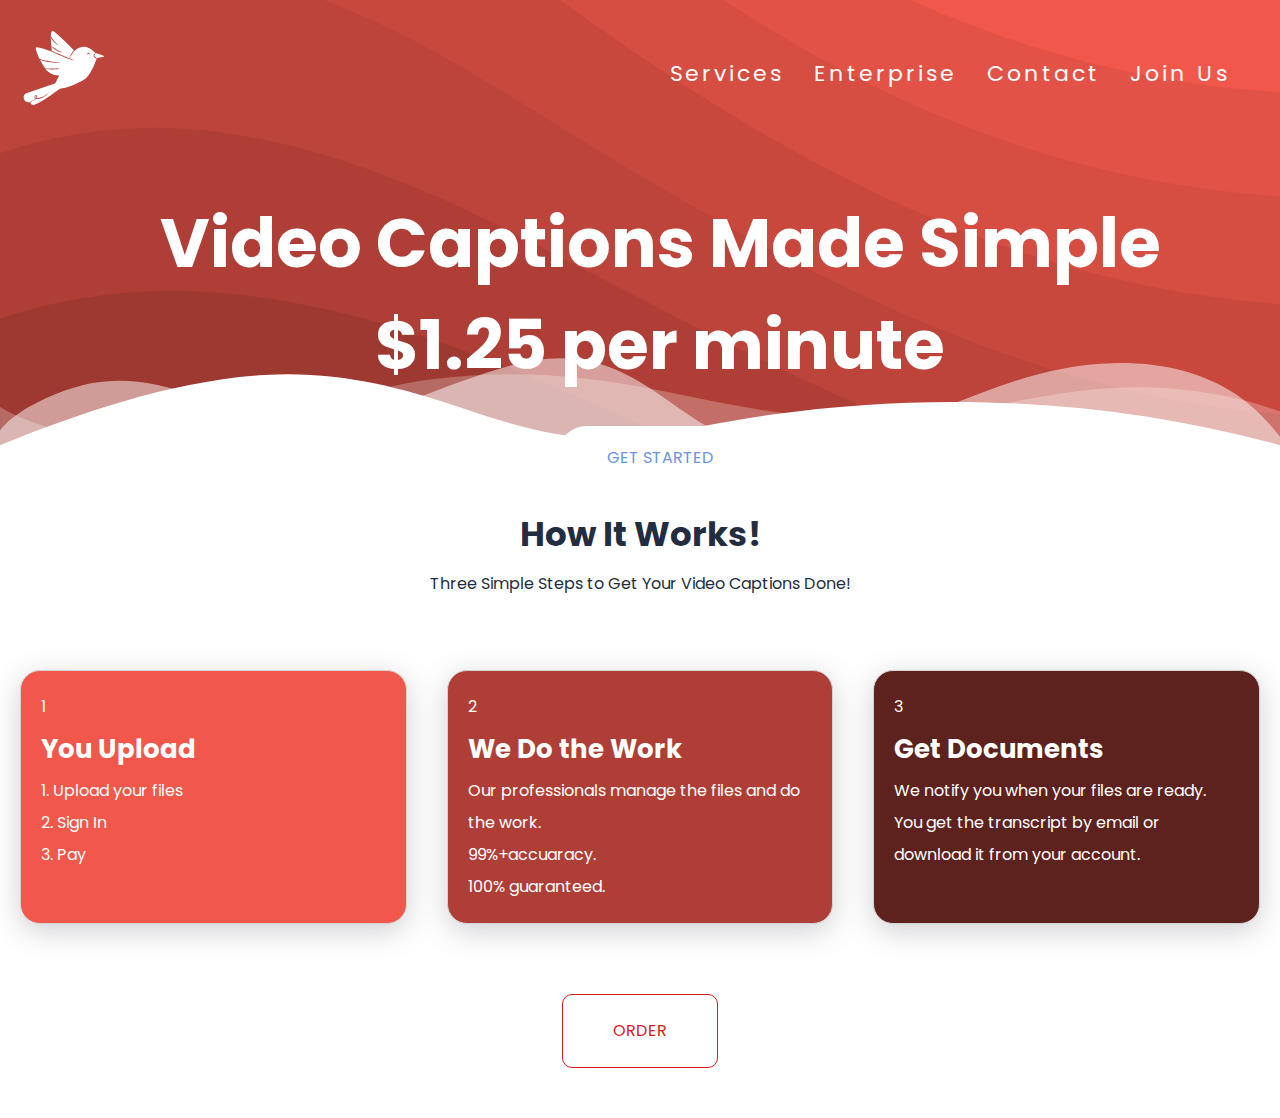
==== captions.html @ 1866903e "product section done" ====
<!DOCTYPE html>
<html lang="en">
<head>
    <meta charset="UTF-8">
    <meta name="viewport" content="width=device-width, initial-scale=1.0">
    <link rel="stylesheet" href="normalize.css">
    <link rel="stylesheet" href="style.css">
    <link rel="preconnect" href="https://fonts.gstatic.com">
    <link href="https://fonts.googleapis.com/css2?family=Poppins:wght@300;400;500;600;700&display=swap" rel="stylesheet">
    <title>myProject</title>
</head>
<body>
    <header class="header-bg-product-captions">
        <div class="header-container container">
            <nav class="nav">
                <div class="logo">
                    <a href="index.html">
                        <svg width="88" height="96" viewBox="0 0 88 96" fill="none" xmlns="http://www.w3.org/2000/svg">
                            <path d="M31.2324 17.0849C31.9674 18.0791 32.7265 19.0499 33.5074 20.0015C34.2897 20.9518 35.0931 21.8812 35.9118 22.7986C36.7374 23.71 37.5758 24.6023 38.4696 25.4709C37.376 24.9298 36.3833 24.1681 35.457 23.3423C34.5267 22.5163 33.6651 21.6029 32.8638 20.631C32.1058 19.7023 31.4013 18.7184 30.782 17.6698C30.8003 20.3216 31.0292 23.3428 31.2789 25.8878C31.6597 26.1514 32.0412 26.4135 32.4263 26.6703C33.5071 27.3975 34.5964 28.1106 35.6753 28.8523C35.9462 29.036 36.2146 29.2252 36.4836 29.4154L36.8862 29.7035C37.0155 29.7941 37.1411 29.8915 37.2733 29.977C37.7952 30.3304 38.3336 30.6551 38.893 30.9311C39.4514 31.2105 40.031 31.4388 40.6298 31.6177C41.2304 31.7887 41.8494 31.9008 42.4947 31.9602C41.8704 32.1479 41.2064 32.1968 40.5494 32.1443C39.8909 32.0931 39.2413 31.926 38.6143 31.6967C37.9874 31.4632 37.3902 31.1448 36.8243 30.775C36.6813 30.6849 36.5454 30.5831 36.4056 30.4875L36.0112 30.1999L35.2164 29.6267C34.1535 28.8607 33.1007 28.0655 32.0804 27.2181C31.8347 27.0106 31.5903 26.8007 31.3488 26.5864C31.5556 28.5967 31.764 30.2301 31.8691 31.0187C32.8628 31.4034 33.853 31.7971 34.8409 32.1961C35.9468 32.634 37.042 33.1 38.1435 33.5484L41.4348 34.927L48.0037 37.7123C48.4067 37.882 48.8103 38.0499 49.2133 38.2191C49.493 37.2568 49.9008 36.3479 50.334 35.466C50.8229 34.4903 51.366 33.5495 51.9563 32.6443C52.5224 31.7824 53.1315 30.9518 53.7955 30.1702C50.63 26.9138 36.1058 12.1091 32.7037 11.0884C31.3482 10.6818 30.858 13.1327 30.7894 16.4651C30.9361 16.6727 31.0831 16.8795 31.2324 17.0849Z"/>
                            <path d="M75.3907 37.9973C75.0725 37.8394 74.766 37.6372 74.4805 37.3821C74.1989 37.1246 73.9356 36.8046 73.762 36.4002C73.676 36.2 73.6125 35.9797 73.5882 35.7534C73.5719 35.6388 73.5733 35.5312 73.5722 35.4094C73.5804 35.2281 73.6195 35.1134 73.6572 35.0068C73.8135 34.5954 74.018 34.3005 74.2325 34.0016C74.4506 33.7102 74.6846 33.4395 74.9398 33.1911C75.0621 33.0779 75.1861 32.963 75.3164 32.8574C74.5237 32.0171 70.0552 27.49 65.1152 26.7337C59.6655 25.8993 54.407 30.8015 54.407 30.8015C54.407 30.8015 54.3703 30.7633 54.3029 30.6935L52.6606 33.1918L50.9096 35.8613L49.3096 38.2597C51.0668 38.9975 52.8254 39.7312 54.5991 40.4451C52.286 39.9318 50.018 39.2015 47.7772 38.4059C46.6534 38.0162 45.5452 37.5797 44.4331 37.1549C43.3255 36.7169 42.2244 36.2611 41.123 35.8064C40.0285 35.3326 38.9323 34.8639 37.8431 34.3767C36.7574 33.8801 35.6675 33.3956 34.5904 32.8767C33.556 32.3879 32.5257 31.8892 31.5002 31.3778C29.0775 30.5342 17.353 26.5183 16.0678 27.3595C15.1229 27.9779 16.7517 33.1246 19.6135 38.9769C19.9232 39.0771 20.2337 39.1744 20.5451 39.2673C21.6731 39.5917 22.8077 39.8914 23.9544 40.137C25.0988 40.3922 26.2494 40.6221 27.4063 40.8174C28.5608 41.0295 29.721 41.2101 30.8834 41.3822C32.0444 41.5672 33.2105 41.717 34.3753 41.893C36.7059 42.228 39.0455 42.5527 41.366 43.0309C39.0076 42.9433 36.657 42.8236 34.3056 42.6252C33.1293 42.5361 31.956 42.4024 30.7815 42.2686C29.6084 42.1223 28.4373 41.9473 27.2683 41.7483C26.1018 41.5326 24.9369 41.297 23.7812 41.0075C22.628 40.7081 21.4776 40.3841 20.3515 39.9696C20.2507 39.9332 20.1506 39.8932 20.05 39.8558C21.445 42.6228 23.0951 45.5026 24.8639 48.1038C24.9456 48.224 25.0284 48.3417 25.1116 48.4581C25.4906 48.4594 25.8699 48.455 26.2497 48.4454L28.5552 48.4039C28.942 48.4031 29.3291 48.4039 29.7272 48.4224C30.1461 48.4491 30.5112 48.4898 30.8897 48.5312C31.6437 48.605 32.3965 48.6362 33.1486 48.6486C33.9007 48.6473 34.6541 48.6222 35.4119 48.5587C36.9285 48.4486 38.4688 48.2536 40.0217 48.2694C39.2738 48.4993 38.525 48.6947 37.7727 48.8811C37.0207 49.0684 36.2624 49.2322 35.4921 49.3613C33.9517 49.6179 32.356 49.6418 30.806 49.4382C30.4194 49.3958 30.0233 49.3114 29.675 49.2798C29.3056 49.2457 28.9238 49.2272 28.5418 49.2107C27.7769 49.1742 27.0059 49.1358 26.2345 49.0846C26.0011 49.0648 25.7676 49.0442 25.534 49.0223C31.319 56.4559 40.2243 55.4322 39.3964 55.8335C38.5359 56.2507 35.4765 63.2389 35.4765 63.2389L7.83712 72.7213C7.83712 72.7213 2.03726 73.721 4.1167 79.5098C5.3322 82.8934 9.36128 82.16 10.2499 81.953C10.7385 81.6648 11.2273 81.3768 11.7137 81.0846C12.3773 80.6872 13.0411 80.2891 13.6947 79.8766C14.0232 79.6731 14.3464 79.4614 14.6662 79.2489C14.8212 79.1394 14.9882 79.0348 15.1333 78.9216L15.3532 78.7534C15.3916 78.7212 15.4286 78.6868 15.4663 78.6528C15.3354 78.5655 15.2088 78.4701 15.0933 78.3563C14.7536 78.0222 14.4805 77.5406 14.4366 76.985C14.3974 76.3933 14.6395 75.8652 15.0274 75.5118C15.2229 75.3354 15.4727 75.2026 15.7511 75.1693C16.0312 75.1361 16.3135 75.2178 16.5423 75.3752C16.7738 75.533 16.9386 75.7602 17.0476 75.997C17.1573 76.2354 17.2179 76.4886 17.2346 76.7451C17.2509 76.9998 17.2177 77.2673 17.1366 77.51C17.0598 77.7427 16.9502 77.9568 16.8234 78.1474C16.8231 78.1478 16.8228 78.1482 16.8225 78.1486C17.0351 78.1667 17.2554 78.1659 17.4821 78.1479C17.8345 78.1228 18.2047 78.0535 18.5695 77.989C18.7529 77.9604 18.9347 77.9222 19.1156 77.879C19.2968 77.837 19.479 77.8 19.6594 77.7541C20.3797 77.5646 21.097 77.3534 21.7975 77.0819C24.6052 76.0081 27.1919 74.246 29.3871 71.9526C27.5268 74.5851 24.9374 76.6219 22.0636 77.8622C21.3425 78.1677 20.6047 78.43 19.8527 78.6369C19.6645 78.6872 19.4742 78.7286 19.285 78.7748C19.096 78.8222 18.9061 78.8644 18.7142 78.897C18.3315 78.9694 17.9541 79.0458 17.5496 79.0808C17.1483 79.1195 16.7223 79.1183 16.2937 79.0152C16.2245 78.999 16.1541 78.9746 16.0839 78.9519C16.0356 78.9935 15.9874 79.036 15.9388 79.0758C15.2928 79.5954 14.6133 79.9707 13.9452 80.369C13.2738 80.7615 12.5968 81.1366 11.9194 81.5114C11.4213 81.7835 10.9209 82.0502 10.4208 82.3172C10.463 83.0538 10.8116 84.5626 12.9127 84.9333C16.9964 85.6537 39.8744 68.6624 39.8744 68.6624C45.4197 68.7667 58.4225 63.5517 64.9239 59.0667C71.1489 54.7725 76.2336 39.9624 76.6548 38.4358C76.2234 38.3461 75.8 38.2022 75.3907 37.9973ZM69.9559 34.7457C69.6852 34.4555 69.4442 34.241 69.2 34.0823C68.957 33.9238 68.7243 33.8349 68.5005 33.8086C68.3032 33.7845 68.0639 33.8315 67.8321 33.9554C67.6036 34.0836 67.3696 34.2581 67.2193 34.6419C67.107 34.4695 67.0774 34.233 67.1138 34.0086C67.1509 33.7828 67.253 33.5697 67.3924 33.393C67.6711 33.0426 68.1153 32.8178 68.5911 32.8706C69.0403 32.9193 69.4331 33.1974 69.6716 33.5481C69.9114 33.9 70.0297 34.3339 69.9559 34.7457Z"/>
                            <path d="M75.5115 33.0122C75.4259 33.1666 75.3448 33.3226 75.2627 33.4785C75.1006 33.7891 74.9404 34.098 74.7924 34.4068C74.6459 34.7099 74.4985 35.0326 74.4254 35.2987C74.4078 35.3614 74.4037 35.4233 74.4063 35.4225C74.4129 35.4803 74.4136 35.5539 74.4287 35.6166C74.4507 35.747 74.4853 35.8756 74.5436 35.9994C74.763 36.5025 75.2284 36.9522 75.7335 37.3516C76.1012 37.6447 76.4999 37.9118 76.906 38.1966C78.147 37.8089 84.2467 36.985 84.3326 36.3292C84.4232 35.6369 76.3455 33.2562 75.5115 33.0122Z" />
                            <path d="M16.1395 76.0871C15.9481 75.9688 15.738 75.9987 15.5461 76.184C15.3576 76.3631 15.2429 76.668 15.2666 76.9054C15.2912 77.1799 15.4367 77.4563 15.6593 77.6704C15.7704 77.7772 15.8983 77.869 16.0347 77.9409C16.0603 77.9545 16.0881 77.964 16.1145 77.9761C16.1736 77.8979 16.2291 77.8182 16.2778 77.7359C16.3658 77.5859 16.4336 77.43 16.4769 77.2704C16.5174 77.1214 16.5283 76.9692 16.5098 76.8119C16.4794 76.5028 16.3314 76.1982 16.1395 76.0871Z" />
                        </svg>
                    </a>
                </div>
                <ul>
                    <li class="li-nav"><a href="#">Services</a></li>
                    <li class="li-nav"><a href="#">Enterprise</a></li>
                    <li class="li-nav"><a href="#">Contact</a></li>
                    <li class="li-nav"><a href="#">Join Us</a></li>
                </ul>
                <div class="burguer">
                    <div class="line1"></div>
                    <div class="line2"></div>
                    <div class="line3"></div>
                </div>
            </nav>
            <div class="hero">
                <h1 class="align-text">Video Captions Made Simple <br><span>$1.25 per minute</span></h1>
                <div class="btn-hero align-text">
                    <a href="#">GET STARTED</a>
                </div>
            </div>
        </div>
        <div class="custom-shape-divider-bottom-1608140145">
            <svg data-name="Layer 1" xmlns="http://www.w3.org/2000/svg" viewBox="0 0 1200 120" preserveAspectRatio="none">
                <path d="M0,0V46.29c47.79,22.2,103.59,32.17,158,28,70.36-5.37,136.33-33.31,206.8-37.5C438.64,32.43,512.34,53.67,583,72.05c69.27,18,138.3,24.88,209.4,13.08,36.15-6,69.85-17.84,104.45-29.34C989.49,25,1113-14.29,1200,52.47V0Z" opacity=".25" class="shape-fill"></path>
                <path d="M0,0V15.81C13,36.92,27.64,56.86,47.69,72.05,99.41,111.27,165,111,224.58,91.58c31.15-10.15,60.09-26.07,89.67-39.8,40.92-19,84.73-46,130.83-49.67,36.26-2.85,70.9,9.42,98.6,31.56,31.77,25.39,62.32,62,103.63,73,40.44,10.79,81.35-6.69,119.13-24.28s75.16-39,116.92-43.05c59.73-5.85,113.28,22.88,168.9,38.84,30.2,8.66,59,6.17,87.09-7.5,22.43-10.89,48-26.93,60.65-49.24V0Z" opacity=".5" class="shape-fill"></path>
                <path d="M0,0V5.63C149.93,59,314.09,71.32,475.83,42.57c43-7.64,84.23-20.12,127.61-26.46,59-8.63,112.48,12.24,165.56,35.4C827.93,77.22,886,95.24,951.2,90c86.53-7,172.46-45.71,248.8-84.81V0Z" class="shape-fill"></path>
            </svg>
        </div>    
    </header>

    <section class="product-container container">
        <h2 class="align-text">How It Works!</h2>
        <p class="align-text">Three Simple Steps to Get Your Video Captions Done!</p>
        <section class="how-it-works">
            <article class="step step-1-captions">
                <p>1</p>
                <div class="icon"></div>
                <h4>You Upload</h4>
                <div class="step-info">
                    <p>1. Upload your files</p>
                    <p>2. Sign In</p>
                    <p>3. Pay</p>
                </div>
            </article>
            <article class="step step-2-captions">
                <p>2</p>
                <div class="icon"></div>
                <h4>We Do the Work</h4>
                <div class="step-info">
                    <p>Our professionals manage the files and do the work.</p>
                    <p>99%+accuaracy.</p>
                    <p>100% guaranteed.</p>
                </div>
            </article>
            <article class="step step-3-captions">
                <p>3</p>
                <div class="icon"></div>
                <h4>Get Documents</h4>
                <div class="step-info">
                    <p>We notify you when your files are ready.</p>
                    <p>You get the transcript by email or download it from your account.</p>
                </div>
            </article>
            
            
        </section>
        <div class="product-btn">
            <a href="order.html">ORDER</a>
        </div>
    </section>
    

</body>
---- style.css ----
* {
    margin: 0;
    padding: 0;
    box-sizing: border-box;
}


html{
    font-size: 62.5%;
}
body {
    font-family: 'Poppins', sans-serif;
    font-size: 1.6rem;
    line-height: 2;
}

/* Globales */
.container{
    max-width: 140rem;
    margin: 0 auto;
}
.none{
    display: none;
}
img{
    max-width: 100%;
}


h1{
    font-size: 6.8rem;
    color: white;
    line-height: 1.5;
}
h2{
    font-size: 3.4rem;
}
h3{
    font-size: 3rem;
}
h4{
    font-size: 2.6rem;
}

.align-text{
    text-align: center;
}

.gradient-color{
    background-image: linear-gradient(to right, #6a93e4 0%, #66c0ea 51%, #6a93e4 100%);    
    -webkit-background-clip: text;

    -webkit-text-fill-color: transparent;
}
/***** HEADER ******/


.header-bg{
    position: relative;
    background-color: #330033;
    background-image: url("data:image/svg+xml,%3Csvg xmlns='http://www.w3.org/2000/svg' width='400' height='400' viewBox='0 0 800 800'%3E%3Cg fill='none' stroke='%23404' stroke-width='1'%3E%3Cpath d='M769 229L1037 260.9M927 880L731 737 520 660 309 538 40 599 295 764 126.5 879.5 40 599-197 493 102 382-31 229 126.5 79.5-69-63'/%3E%3Cpath d='M-31 229L237 261 390 382 603 493 308.5 537.5 101.5 381.5M370 905L295 764'/%3E%3Cpath d='M520 660L578 842 731 737 840 599 603 493 520 660 295 764 309 538 390 382 539 269 769 229 577.5 41.5 370 105 295 -36 126.5 79.5 237 261 102 382 40 599 -69 737 127 880'/%3E%3Cpath d='M520-140L578.5 42.5 731-63M603 493L539 269 237 261 370 105M902 382L539 269M390 382L102 382'/%3E%3Cpath d='M-222 42L126.5 79.5 370 105 539 269 577.5 41.5 927 80 769 229 902 382 603 493 731 737M295-36L577.5 41.5M578 842L295 764M40-201L127 80M102 382L-261 269'/%3E%3C/g%3E%3Cg fill='%23505'%3E%3Ccircle cx='769' cy='229' r='5'/%3E%3Ccircle cx='539' cy='269' r='5'/%3E%3Ccircle cx='603' cy='493' r='5'/%3E%3Ccircle cx='731' cy='737' r='5'/%3E%3Ccircle cx='520' cy='660' r='5'/%3E%3Ccircle cx='309' cy='538' r='5'/%3E%3Ccircle cx='295' cy='764' r='5'/%3E%3Ccircle cx='40' cy='599' r='5'/%3E%3Ccircle cx='102' cy='382' r='5'/%3E%3Ccircle cx='127' cy='80' r='5'/%3E%3Ccircle cx='370' cy='105' r='5'/%3E%3Ccircle cx='578' cy='42' r='5'/%3E%3Ccircle cx='237' cy='261' r='5'/%3E%3Ccircle cx='390' cy='382' r='5'/%3E%3C/g%3E%3C/svg%3E");    
    height: 93vh;
    border-bottom-right-radius: 0%;
}
.custom-shape-divider-bottom-1608140145 {
    position: absolute;
    bottom: 0;
    left: 0;
    width: 100%;
    overflow: hidden;
    line-height: 0;
    transform: rotate(180deg);
}

.custom-shape-divider-bottom-1608140145 svg {
    position: relative;
    display: block;
    width: calc(100% + 1.3px);
    height: 100px;
}

.custom-shape-divider-bottom-1608140145 .shape-fill {
    fill: #FFFFFF;
}

.header-container{
    height: 100%;
    display: flex;
    flex-direction: column;
}
.nav{
    margin: 2rem 2rem;
    display: flex;
    align-items: center;
    justify-content: space-between;
}


/* NAVBAR */
.logo svg{
    fill: white;
}

nav ul{
    display: flex;
    align-items: center;
    list-style: none;
}
nav ul a{
    text-decoration: none;
    color: white;
    margin-right: 3rem;
    font-size: 2.2rem;
    letter-spacing: 3px;
}
nav ul a:nth-last-of-type(4){
    margin-right: 0;
}

.burguer{
    display: none;
    cursor: pointer;
}

.burguer div {
    width: 3rem;
    height: 0.5rem;
    background-color: white;
    margin: 0.7rem;
    transition: all 0.3s ease;
}
body{
    overflow-x: hidden;
}


@media screen and (max-width: 830px) {
    .header-container{
        position: relative;
    }
    h1{
        font-size: 3.5rem;
        margin-bottom: 10rem;
    }

    body{
        overflow-x: hidden;
    }
    nav ul {
        position: absolute;
        right: 0px;
        height: 80vh;
        top: 10vh;
        background-color:#330033;
        display: flex;
        flex-direction: column;
        align-items: center;
        justify-content: space-around;
        width: 100%;
        z-index: 1;
        transform: translateX(100%);
        transition: transform 0.5s ease-in;
    }

    nav ul li {
        opacity: 0;
    }

    .burguer{
        display: block;
        position: sticky;
    }
}

.nav-active{
    transform: translateX(0%);
}

@keyframes navLinkFade{
    from{
        opacity: 0;
        transform: translateX(50px);
    }
    to{
        opacity: 1;
        transform: translateX(0px);
    }
}

.toggle .line1{
    transform: rotate(-45deg) translate(-0.7rem, 1rem);
}

.toggle .line2{
    opacity: 0;
}

.toggle .line3{
    transform: rotate(45deg) translate(-0.7rem, -1rem);
}

/* HERO */
.hero{
    width: 100%;
    height: 100%;
    display: flex;
    flex-direction: column;
    align-items: space-between;
    justify-content: center;
    margin-bottom: 20rem;
    margin: 0 2rem 20rem 2rem;
}
.hero h1{
    display: flex;
    flex-direction: column;
}
.hero a{
background-color: white;    border-radius: 30px;
    color: #6a93e4;
    border: #6a93e4;
    padding: 2rem 5rem;
    cursor: pointer;
    text-align: center;
    text-transform: uppercase;
    transition: 0.4s;
    background-size: 200% auto;
    text-decoration: none;
 /* text-shadow: 0px 0px 10px rgba(0,0,0,0.2);*/
}
.hero a:hover{
    background-image: linear-gradient(to right, #6a93e4 0%, #66c0ea 51%, #6a93e4 100%);    
    color: white;
    background-position: right center;
}


.hero-icon svg{
    fill:black;
    fill-opacity: 0.15;
    width: 330%;
    height: 330%;

}




/***** EXPERIENCE SECTION *****/

.experience-section{
    position: relative;
    bottom: 15rem;
    background-color: white;
    display: flex;
    flex-direction: column;
    justify-content: center;
    align-items: center;
    margin: 0 1rem;
    max-width: 900px;
    border-radius: 2rem;
    padding: 2rem;
    box-shadow: rgba(100, 100, 111, 0.2) 0px 7px 29px 0px;
}
.experience-section p {
    max-width: 70%;
    text-align: center;
    font-size: 2.5rem;
    font-weight: 700;
}

.brand-img{
    display: flex;
    justify-content: center;
    flex-wrap: wrap;
}

@media (min-width: 830px) {
    .experience-section{
        margin: 0 auto;
    }
    
}
/**** ----- Main Section SERVICES ----- ****/
.services-bg{
    background-image: url(img/clouds_banner_long.jpg);
    background-position: center;
    background-repeat: no-repeat;
    position: relative;
}

.services{
    display: flex;
    flex-direction: column;
    flex-wrap: wrap;
    margin-top: 5rem;

}

.service{
    border-radius: 2rem;
    box-shadow: rgba(100, 100, 111, 0.3) 0px 7px 29px 0px;
    height: 45rem;
    display: flex;
    flex-direction: column;
    justify-content: space-between;
    text-align: center;
    background-color: white;
    border: 0.5px solid lightgrey;
    margin: 2rem 2rem;
}
.service *{
    margin: 0 2rem;
}

@media (min-width: 830px) {
    .services{
        flex-direction: row;
        flex-wrap: nowrap;
    }
    .service{
        flex-basis: calc(33% - 2rem);
    }
}

.service h4{
    margin: 5rem 0;
    border: 1px solid lightgrey;
    border-radius: 4rem;
    color: white;
}

.price-p{
    font-weight: 600;
}


.blue-bg{
    background-color:#330033;
}
.red-bg{
    background-color: #F1574B;
}
.purple-bg{
    background-color: #8E6ACB;
}



.buy{
    margin: 0;
    padding: 2rem 0;
    border-radius: 0 0 2rem 2rem;
}

.buy a{
    text-decoration: none;
    color: white;
}


/***** ----- FEATURES SECTION ------ *******/

.feature-bg{
    color: white;
    background-color: #092540;
}
.feature-container{
    padding: 5rem 0 2rem 0;
    margin: 15rem 0 0 0;
}
.feature{
    text-align: center;
    margin-bottom: 5rem;
}
.feature-title{
    text-align: center;
}
.feature h4{
    margin: 0;
}
.feature p{
    margin-top: 0;
}

.feature-img{
    text-align: center;
}


@media (min-width: 830px) {
    .feature-container{
        padding: 5rem 0 2rem 0;
        margin: 15rem 0 0 0;
    }
    
    .feature-section{
        margin: 2rem 2rem;
        display: flex;
        width: 100%;
        justify-content: space-around;
    }
    .feature{
        text-align: start;
    }
    .feature-img{
        display: flex;
        align-items: center;
        justify-content: center;
    }
}

/**** ---- Enterprise Section ---- ****/

.enterprise-bg{
    color: black;
    background-color: #F6F9FA;
}

.enterprise-container{
    display: flex;
    flex-direction: column;
    justify-content: center;
    align-items: center;
}

.enterprise-container h4{
    margin: 5rem 0 0 0;
    padding-top: 5rem;
    text-align: center;
}

.enterprise-container p{
    text-align: center;
}

.enterprise-btn{
    padding: 2rem 5rem;
    border: 1px solid #D61C1C;
    border-radius: 1rem;
    margin: 5rem 0;

}

.enterprise-btn a{
    text-decoration: none;
    color: #D61C1C;
    font-size: 2rem;
}

.custom-shape-divider-bottom-1608215932 {
    position: relative;
    bottom: 0;
    left: 0;
    width: 100%;
    overflow: hidden;
    line-height: 0;
}

.custom-shape-divider-bottom-1608215932 svg {
    position: relative;
    display: block;
    width: calc(100% + 1.3px);
    height: 192px;
}

.custom-shape-divider-bottom-1608215932 .shape-fill {
    fill: #FFFFFF;
}

/**** ---- JOIN US Section ---- ****/

.join-us-bg{
    color: black;
    background-color: #ffff;
}

.join-us-container{
    display: flex;
    flex-direction: column;
    justify-content: center;
    align-items: center;
    margin: 0 0 20rem 0;
}

.join-us-container h4{
    margin: 5rem 0 0 0;
    padding-top: 5rem;
    text-align: center;
}

.join-us-container p{
    text-align: center;
}

.join-us-btn{
    padding: 2rem 5rem;
    border: 1px solid #3C4759;
    border-radius: 1rem;
    margin: 5rem 5rem;
}

.join-us-btn a{
    text-decoration: none;
    color: #3C4759;
    font-size: 2rem;
}

/**** ---- FOOTER ---- ****/

footer{
    height: 40rem;
    background-color: #330033;
}

/**** ---- PRODUCT PAGE ---- ****/

.header-bg-product-transcription{
    position: relative;
    background-color: #330033;
    background-image: url("data:image/svg+xml,%3Csvg xmlns='http://www.w3.org/2000/svg' width='100%25' height='100%25' viewBox='0 0 1600 800'%3E%3Cg %3E%3Cpath fill='%23400040' d='M486 705.8c-109.3-21.8-223.4-32.2-335.3-19.4C99.5 692.1 49 703 0 719.8V800h843.8c-115.9-33.2-230.8-68.1-347.6-92.2C492.8 707.1 489.4 706.5 486 705.8z'/%3E%3Cpath fill='%234d004d' d='M1600 0H0v719.8c49-16.8 99.5-27.8 150.7-33.5c111.9-12.7 226-2.4 335.3 19.4c3.4 0.7 6.8 1.4 10.2 2c116.8 24 231.7 59 347.6 92.2H1600V0z'/%3E%3Cpath fill='%235b005b' d='M478.4 581c3.2 0.8 6.4 1.7 9.5 2.5c196.2 52.5 388.7 133.5 593.5 176.6c174.2 36.6 349.5 29.2 518.6-10.2V0H0v574.9c52.3-17.6 106.5-27.7 161.1-30.9C268.4 537.4 375.7 554.2 478.4 581z'/%3E%3Cpath fill='%23690069' d='M0 0v429.4c55.6-18.4 113.5-27.3 171.4-27.7c102.8-0.8 203.2 22.7 299.3 54.5c3 1 5.9 2 8.9 3c183.6 62 365.7 146.1 562.4 192.1c186.7 43.7 376.3 34.4 557.9-12.6V0H0z'/%3E%3Cpath fill='%23770077' d='M181.8 259.4c98.2 6 191.9 35.2 281.3 72.1c2.8 1.1 5.5 2.3 8.3 3.4c171 71.6 342.7 158.5 531.3 207.7c198.8 51.8 403.4 40.8 597.3-14.8V0H0v283.2C59 263.6 120.6 255.7 181.8 259.4z'/%3E%3Cpath fill='%23860086' d='M1600 0H0v136.3c62.3-20.9 127.7-27.5 192.2-19.2c93.6 12.1 180.5 47.7 263.3 89.6c2.6 1.3 5.1 2.6 7.7 3.9c158.4 81.1 319.7 170.9 500.3 223.2c210.5 61 430.8 49 636.6-16.6V0z'/%3E%3Cpath fill='%23960096' d='M454.9 86.3C600.7 177 751.6 269.3 924.1 325c208.6 67.4 431.3 60.8 637.9-5.3c12.8-4.1 25.4-8.4 38.1-12.9V0H288.1c56 21.3 108.7 50.6 159.7 82C450.2 83.4 452.5 84.9 454.9 86.3z'/%3E%3Cpath fill='%23a600a6' d='M1600 0H498c118.1 85.8 243.5 164.5 386.8 216.2c191.8 69.2 400 74.7 595 21.1c40.8-11.2 81.1-25.2 120.3-41.7V0z'/%3E%3Cpath fill='%23b600b6' d='M1397.5 154.8c47.2-10.6 93.6-25.3 138.6-43.8c21.7-8.9 43-18.8 63.9-29.5V0H643.4c62.9 41.7 129.7 78.2 202.1 107.4C1020.4 178.1 1214.2 196.1 1397.5 154.8z'/%3E%3Cpath fill='%23c600c6' d='M1315.3 72.4c75.3-12.6 148.9-37.1 216.8-72.4h-723C966.8 71 1144.7 101 1315.3 72.4z'/%3E%3C/g%3E%3C/svg%3E");
    background-attachment: fixed;
    background-size: cover;
    background-size: cover;
    height: 50vh;
    border-bottom-right-radius: 0%;
}
.header-bg-product-captions{
    position: relative;
    background-color: #5d221d;
    background-image: url("data:image/svg+xml,%3Csvg xmlns='http://www.w3.org/2000/svg' width='100%25' height='100%25' viewBox='0 0 1600 800'%3E%3Cg %3E%3Cpath fill='%236d2822' d='M486 705.8c-109.3-21.8-223.4-32.2-335.3-19.4C99.5 692.1 49 703 0 719.8V800h843.8c-115.9-33.2-230.8-68.1-347.6-92.2C492.8 707.1 489.4 706.5 486 705.8z'/%3E%3Cpath fill='%237d2d27' d='M1600 0H0v719.8c49-16.8 99.5-27.8 150.7-33.5c111.9-12.7 226-2.4 335.3 19.4c3.4 0.7 6.8 1.4 10.2 2c116.8 24 231.7 59 347.6 92.2H1600V0z'/%3E%3Cpath fill='%238d332c' d='M478.4 581c3.2 0.8 6.4 1.7 9.5 2.5c196.2 52.5 388.7 133.5 593.5 176.6c174.2 36.6 349.5 29.2 518.6-10.2V0H0v574.9c52.3-17.6 106.5-27.7 161.1-30.9C268.4 537.4 375.7 554.2 478.4 581z'/%3E%3Cpath fill='%239e3931' d='M0 0v429.4c55.6-18.4 113.5-27.3 171.4-27.7c102.8-0.8 203.2 22.7 299.3 54.5c3 1 5.9 2 8.9 3c183.6 62 365.7 146.1 562.4 192.1c186.7 43.7 376.3 34.4 557.9-12.6V0H0z'/%3E%3Cpath fill='%23af3f36' d='M181.8 259.4c98.2 6 191.9 35.2 281.3 72.1c2.8 1.1 5.5 2.3 8.3 3.4c171 71.6 342.7 158.5 531.3 207.7c198.8 51.8 403.4 40.8 597.3-14.8V0H0v283.2C59 263.6 120.6 255.7 181.8 259.4z'/%3E%3Cpath fill='%23bc443a' d='M1600 0H0v136.3c62.3-20.9 127.7-27.5 192.2-19.2c93.6 12.1 180.5 47.7 263.3 89.6c2.6 1.3 5.1 2.6 7.7 3.9c158.4 81.1 319.7 170.9 500.3 223.2c210.5 61 430.8 49 636.6-16.6V0z'/%3E%3Cpath fill='%23c9483e' d='M454.9 86.3C600.7 177 751.6 269.3 924.1 325c208.6 67.4 431.3 60.8 637.9-5.3c12.8-4.1 25.4-8.4 38.1-12.9V0H288.1c56 21.3 108.7 50.6 159.7 82C450.2 83.4 452.5 84.9 454.9 86.3z'/%3E%3Cpath fill='%23d64d42' d='M1600 0H498c118.1 85.8 243.5 164.5 386.8 216.2c191.8 69.2 400 74.7 595 21.1c40.8-11.2 81.1-25.2 120.3-41.7V0z'/%3E%3Cpath fill='%23e35247' d='M1397.5 154.8c47.2-10.6 93.6-25.3 138.6-43.8c21.7-8.9 43-18.8 63.9-29.5V0H643.4c62.9 41.7 129.7 78.2 202.1 107.4C1020.4 178.1 1214.2 196.1 1397.5 154.8z'/%3E%3Cpath fill='%23f1574b' d='M1315.3 72.4c75.3-12.6 148.9-37.1 216.8-72.4h-723C966.8 71 1144.7 101 1315.3 72.4z'/%3E%3C/g%3E%3C/svg%3E");
    background-attachment: fixed;
    background-size: cover;
    height: 50vh;
    border-bottom-right-radius: 0%;
}

.product-container{
    color: #232D40;
    margin-top: 5rem;
    display: flex;
    flex-direction: column;
    align-items: center;
}

.how-it-works{
    display: flex;
    flex-direction: column;
    flex-wrap: wrap;
    margin-top: 5rem;
}

.step{
    border-radius: 2rem;
    box-shadow: rgba(100, 100, 111, 0.3) 0px 7px 29px 0px;
    display: flex;
    flex-direction: column;
    text-align: left;
    border: 0.5px solid lightgrey;
    margin: 2rem 2rem;
    padding: 2rem 2rem;
}

.step-1-trans{
    background-color: #C600C6;
    color: white;
}
.step-1-captions{
    background-color: #F1574B;
    color: white;
}
.step-1-foreign{
    background-color: #C600C6;
    color: white;
}
.step-2-trans{
    background-color: #770077;
    color: white
}
.step-2-captions{
    background-color: #AF3F36;
    color: white
}
.step-2-foreign{
    background-color: #770077;
    color: white
}

.step-3-trans{
    background-color:#330033;
    color: white;
}
.step-3-captions{
    background-color:#5D221D;
    color: white;
}
.step-3-foreign{
    background-color:#330033;
    color: white;
}

.product-btn{
    padding: 2rem 5rem;
    border: 1px solid #D61C1C;
    border-radius: 1rem;
    margin: 5rem auto;
    display: block;
    
}

.product-btn a {
    text-decoration: none;
    color: #D61C1C;
    text-align: center;
}

@media (min-width: 830px) {
    .how-it-works{
        flex-direction: row;
        flex-wrap: nowrap;
    }

    .step{
        flex-basis: calc(33% - 2rem);
    }
}

/**** ---- ORDER ----- ****/

.order-bg{
    color: black;
    background: rgb(247,249,250);
    background: radial-gradient(circle, rgba(247,249,250,1) 0%, rgba(0,212,255,0.19791666666666663) 100%);}
.order-container{
    display: flex;
    flex-direction: column;
    align-items: center;
    justify-content: center;
}
.order-container h2{
    text-align: start;
}

.drag-and-drop{
    display: flex;
    flex-direction: column;
    align-items: center;
}

.form-order{
    display: flex;
    align-items: center;
    justify-content: center;
}

/* Progress Order */
.progress{
    position: relative;
    width: 21rem;
    height: 3rem;
    background: #9cbab4;
    border-radius: 1rem;
    overflow: hidden;
}

.progress__fill{
    width: 0%;
    height: 100%;
    background: #009579;
    transition: all 1s;
}

.progress__text{
    position: absolute;
    top: 50%;
    right: 5%;
    transform: translateY(-50%);
    color: white;
}

.drop-zone {
    width: 200px;
    height: 200px;
    padding: 25px;
    display: flex;
    align-items: center;
    justify-content: center;
    text-align: center;
    font-family: "Quicksand", sans-serif;
    font-weight: 500;
    font-size: 20px;
    cursor: pointer;
    color: #cccccc;
    border: 4px dashed #009578;
    border-radius: 10px;
}
.drop-zone--over{
    border-style: solid;
}

.drop-zone__input{
    display: none;
}

.drop-zone__thumb{
    width: 100%;
    height: 100%;
    border-radius: 1rem;
    overflow: hidden;
    background-color: #cccccc;
    background-size: cover;
    position: relative;
}

.drop-zone__thumb::after{
    content: attr(data-label);
    position: absolute;
    bottom: 0;
    left: 0;
    width: 100%;
    padding: 0.5rem 0;
    color: #ffffff;
    background: rgba(0, 0, 0, 0.75);
    text-align: center;

}

.custom-shape-divider-bottom-1608554415 {
    position: relative;
    bottom: 0;
    left: 0;
    width: 100%;
    overflow: hidden;
    line-height: 0;
    transform: rotate(180deg);
}

.custom-shape-divider-bottom-1608554415 svg {
    position: relative;
    display: block;
    width: calc(138% + 1.3px);
    height: 169px;
    transform: rotateY(180deg);
}

.custom-shape-divider-bottom-1608554415 .shape-fill {
    fill: #FFFFFF;
}

/* Checkout */
.signIn{
    visibility: visible;
    transition: visibility 0s, opacity 0.3s, max-height 0.6s linear;
    opacity: 1;
}

.h-hide{
    visibility: hidden;
    opacity: 0;
    max-height: 0px;
    transition: max-height 0.5s, opacity 0.5s, visibility 0.5s linear;
}
.wrapper{
    margin: 2rem 1rem;
    background: #fff;
    max-width: 400px;
    width: 100%;
    border-radius: 20px;
    padding: 30px 0;
    transition: all 1s;
}
  
.wrapper .title{
    background: #009578;
    text-transform: uppercase;
    font-size: 18px;
    text-align: center;
    letter-spacing: 5px;
    height: 35px;
    line-height: 38px;
    color: #fff;
    margin-bottom: 10px;
}
  
.checkout_form{
    padding: 0 30px;
}

.checkout_form .input_item input[type="email"], .checkout_form .input_item input[type="text"]{
    width: 100%;
    border: 0;
    background: transparent;
    text-align: center;
    border-bottom: 2px solid #dddddd;
    padding: 10px;
    transition: all 0.5s ease;
    color: blue;
    font-size: 18px;
}

.video-time{
    display: flex;
    justify-content: space-between;
    align-items: center;
    margin-bottom: 1rem;
}
.input_item p{
    display: inline;
}
.checkout_form .input_item input[type="number"] {
    width: 30%;
    border: 0;
    background: transparent;
    text-align: right;
    border: 2px solid #dddddd;
    padding: 10px;
    transition: all 0.5s ease;
    color: blue;
    font-size: 18px;
}

.checkout_form .input_item{
    margin-bottom: 10px;
}
  
.input_grp{
    margin-bottom: 10px;
}
  
.input_grp,
.input_grp .input_item.expiry_field{
    display: flex;
    justify-content: space-between;
}
  
.input_grp .input_item{
    width: 45%;
}
  
.input_grp .input_item.expiry_field input[type="text"]{
    width: 45%;
}
  
.btn{
    width: 150px;
    background: #009578;
    margin: 0 auto;
    height: 35px;
    line-height: 35px;
    text-align: center;
    border-radius: 20px;
}
  
.btn a{
    display: block;
    text-transform: uppercase;
    text-decoration: none;
    letter-spacing: 5px;
    color: #fff;
}
  
.checkout_form .input_item input[type="text"]:focus{
    border-bottom: 2px solid #f2483b;
}
  
/*TEXT ROTATOR 

.text {
    position: absolute;
    width: 450px;
    left: 30%;
    margin-left: -105%;
    height: 40px;
    top: 30%;
    margin-top: -20px;
}
  
p {
    display: inline-block;
    vertical-align: top;
    margin: 0;
}
  
.word {
    position: absolute;
    width: 100%;
    opacity: 0;
}

/* ANIMATIONS H1 */

.letter {
    display: inline-block;
    position: relative;
    float: left;
    transform: translateZ(25px);
    transform-origin: 50% 50% 25px;
}
  
.letter.out {
    transform: rotateX(90deg);
    transition: transform 0.32s cubic-bezier(0.55, 0.055, 0.675, 0.19);
}
  
.letter.behind { transform: rotateX(-90deg); }
  
.letter.in {
    transform: rotateX(0deg);
    transition: transform 0.38s cubic-bezier(0.175, 0.885, 0.32, 1.275);
}
*/
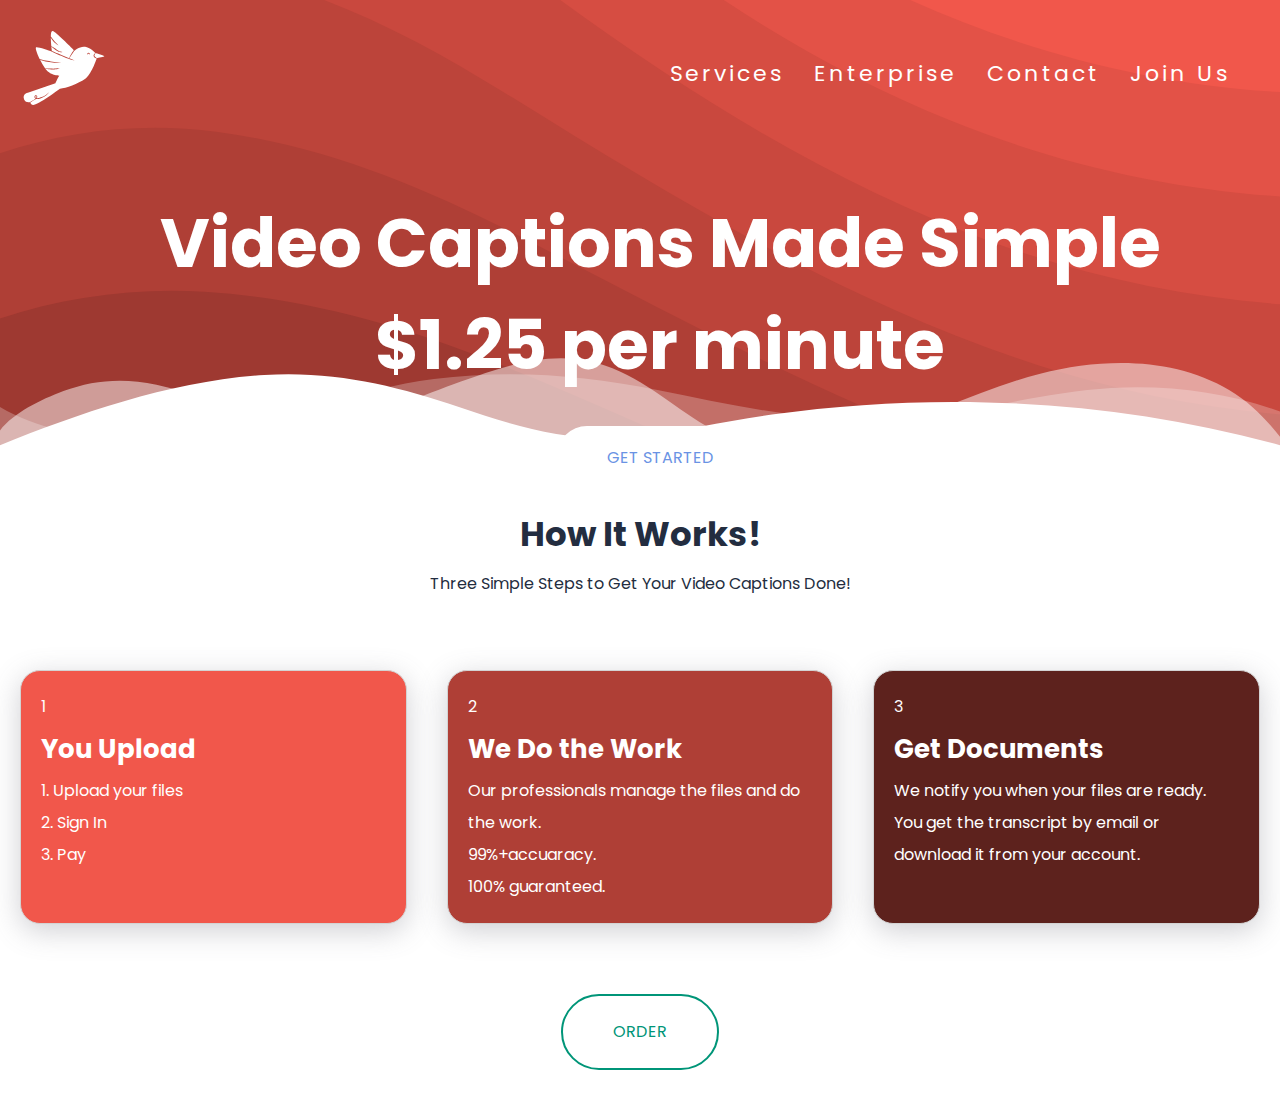
==== commit aaad11e9: "some changes in the order form" ====
--- a/captions.html
+++ b/captions.html
@@ -87,9 +87,11 @@
             
             
         </section>
-        <div class="product-btn">
-            <a href="order.html">ORDER</a>
-        </div>
+        <a href="order.html">
+            <div class="product-btn">
+                 ORDER
+            </div>
+        </a>
     </section>
     
 
--- a/style.css
+++ b/style.css
@@ -7,6 +7,7 @@
 
 html{
     font-size: 62.5%;
+    scroll-behavior: smooth;
 }
 body {
     font-family: 'Poppins', sans-serif;
@@ -112,6 +113,9 @@
     margin-right: 3rem;
     font-size: 2.2rem;
     letter-spacing: 3px;
+}
+nav ul a:hover{
+    border-bottom: 2px solid white;
 }
 nav ul a:nth-last-of-type(4){
     margin-right: 0;
@@ -210,6 +214,13 @@
     margin-bottom: 20rem;
     margin: 0 2rem 20rem 2rem;
 }
+
+.desktop-hero{
+    display: none !important;
+}
+.mobile-hero{
+    display: block !important;
+}
 .hero h1{
     display: flex;
     flex-direction: column;
@@ -243,7 +254,57 @@
 }
 
 
-
+@media (min-width: 830px) {
+    .mobile-hero{
+        display: none !important;
+    }
+    .desktop-hero{
+        display: block !important;
+    }
+    .slider-wrapper {
+        color:#fff;
+        font-weight: bold;
+        display: flex;
+        align-items: flex-start;
+        justify-content: flex-start;
+    }
+    .slider{
+        display: flex;
+        flex-direction: column;
+        padding-left:0;
+        height: 11rem;
+        overflow: hidden;
+    }
+    .slider-text1 {
+        background: lightgreen;
+        animation: slide 5s linear infinite;
+        width: max-content;
+    }
+    .slider-text2 {
+        background: skyblue;
+        width: max-content;
+    }
+    .slider-text3 {
+        background: lightcoral;
+        width: max-content;
+    }
+    .slider div {
+        color:#fff;
+        margin-bottom: 6.8rem;
+        padding: 2px 15px;
+        text-align: left;
+        box-sizing: border-box;
+    }
+    @keyframes slide {
+        0% {margin-top:-53.4rem;}
+        5% {margin-top:-35.6rem;}  /* 5% delay */
+        33% {margin-top:-35.6rem;}
+        38% {margin-top:-17.8rem;} /* 5% delay */
+        66% {margin-top:-17.8rem;}
+        71% {margin-top:0px;} /* 5% delay */
+        100% {margin-top:0px;}
+    }
+}
 
 /***** EXPERIENCE SECTION *****/
 
@@ -332,7 +393,12 @@
 .price-p{
     font-weight: 600;
 }
-
+.service-text p{
+    margin-bottom: 2rem;
+}
+.service-icon{
+    font-size: 5rem;
+}
 
 .blue-bg{
     background-color:#330033;
@@ -360,13 +426,14 @@
 
 /***** ----- FEATURES SECTION ------ *******/
 
+
 .feature-bg{
     color: white;
     background-color: #092540;
+    margin: 15rem 0 0 0;
 }
 .feature-container{
     padding: 5rem 0 2rem 0;
-    margin: 15rem 0 0 0;
 }
 .feature{
     text-align: center;
@@ -385,12 +452,51 @@
 .feature-img{
     text-align: center;
 }
-
-
+.custom-shape-divider-bottom-1608718420 {
+    position: relative;
+    bottom: 0;
+    left: 0;
+    width: 100%;
+    overflow: hidden;
+    line-height: 0;
+    transform: rotate(180deg);
+}
+
+.custom-shape-divider-bottom-1608718420 svg {
+    position: relative;
+    display: block;
+    width: calc(100% + 1.3px);
+    height: 105px;
+    transform: rotateY(180deg);
+}
+
+.custom-shape-divider-bottom-1608718420 .shape-fill {
+    fill: #F7F9FA;
+}
+.custom-shape-divider-top-1608718297 {
+    position: relative;
+    top: 0;
+    left: 0;
+    width: 100%;
+    overflow: hidden;
+    line-height: 0;
+}
+
+.custom-shape-divider-top-1608718297 svg {
+    position: relative;
+    display: block;
+    width: calc(100% + 1.3px);
+    height: 105px;
+    transform: rotateY(180deg);
+}
+
+.custom-shape-divider-top-1608718297 .shape-fill {
+    fill: #FDFDFD;
+}
 @media (min-width: 830px) {
     .feature-container{
         padding: 5rem 0 2rem 0;
-        margin: 15rem 0 0 0;
+        margin: 3rem 0 0 0;
     }
     
     .feature-section{
@@ -600,18 +706,26 @@
 
 .product-btn{
     padding: 2rem 5rem;
-    border: 1px solid #D61C1C;
-    border-radius: 1rem;
+    border: 2px solid #009578;
+    background-color: ;
+    color:#009578 ;
+    border-radius: 4rem;
     margin: 5rem auto;
     display: block;
     
 }
-
-.product-btn a {
-    text-decoration: none;
-    color: #D61C1C;
-    text-align: center;
-}
+.product-btn:hover{
+    background-color: #009578;
+    color: white;
+
+}
+
+a{
+    text-decoration: none
+}
+
+
+
 
 @media (min-width: 830px) {
     .how-it-works{
@@ -638,6 +752,7 @@
 }
 .order-container h2{
     text-align: start;
+    padding: 1rem 4rem;
 }
 
 .drag-and-drop{
@@ -650,6 +765,17 @@
     display: flex;
     align-items: center;
     justify-content: center;
+}
+
+input[type = submit]{
+    width: 150px;
+    background: #009578;
+    margin: 0 auto;
+    height: 35px;
+    line-height: 35px;
+    text-align: center;
+    border-radius: 20px;
+    color: white;
 }
 
 /* Progress Order */
@@ -862,49 +988,33 @@
     border-bottom: 2px solid #f2483b;
 }
   
-/*TEXT ROTATOR 
-
-.text {
-    position: absolute;
-    width: 450px;
-    left: 30%;
-    margin-left: -105%;
-    height: 40px;
-    top: 30%;
-    margin-top: -20px;
-}
-  
-p {
-    display: inline-block;
-    vertical-align: top;
-    margin: 0;
-}
-  
-.word {
-    position: absolute;
-    width: 100%;
-    opacity: 0;
-}
-
-/* ANIMATIONS H1 */
-
-.letter {
-    display: inline-block;
-    position: relative;
-    float: left;
-    transform: translateZ(25px);
-    transform-origin: 50% 50% 25px;
-}
-  
-.letter.out {
-    transform: rotateX(90deg);
-    transition: transform 0.32s cubic-bezier(0.55, 0.055, 0.675, 0.19);
-}
-  
-.letter.behind { transform: rotateX(-90deg); }
-  
-.letter.in {
-    transform: rotateX(0deg);
-    transition: transform 0.38s cubic-bezier(0.175, 0.885, 0.32, 1.275);
-}
-*/+
+/* FOOTER */
+
+.nav-footer{
+    display: flex;
+    justify-content: space-around;
+    padding-top: 3rem;
+}
+
+.nav-footer ul li{
+    list-style: none;
+    
+}
+.nav-footer ul li a{
+    color: white;
+    text-decoration: none;
+}
+
+@media (min-width: 830px) {
+    .nav-footer ul{
+        display: flex;
+        justify-content: center;
+        align-items: center;
+    }
+
+    .nav-footer ul li{
+        margin-right: 1rem;
+    }
+    
+}